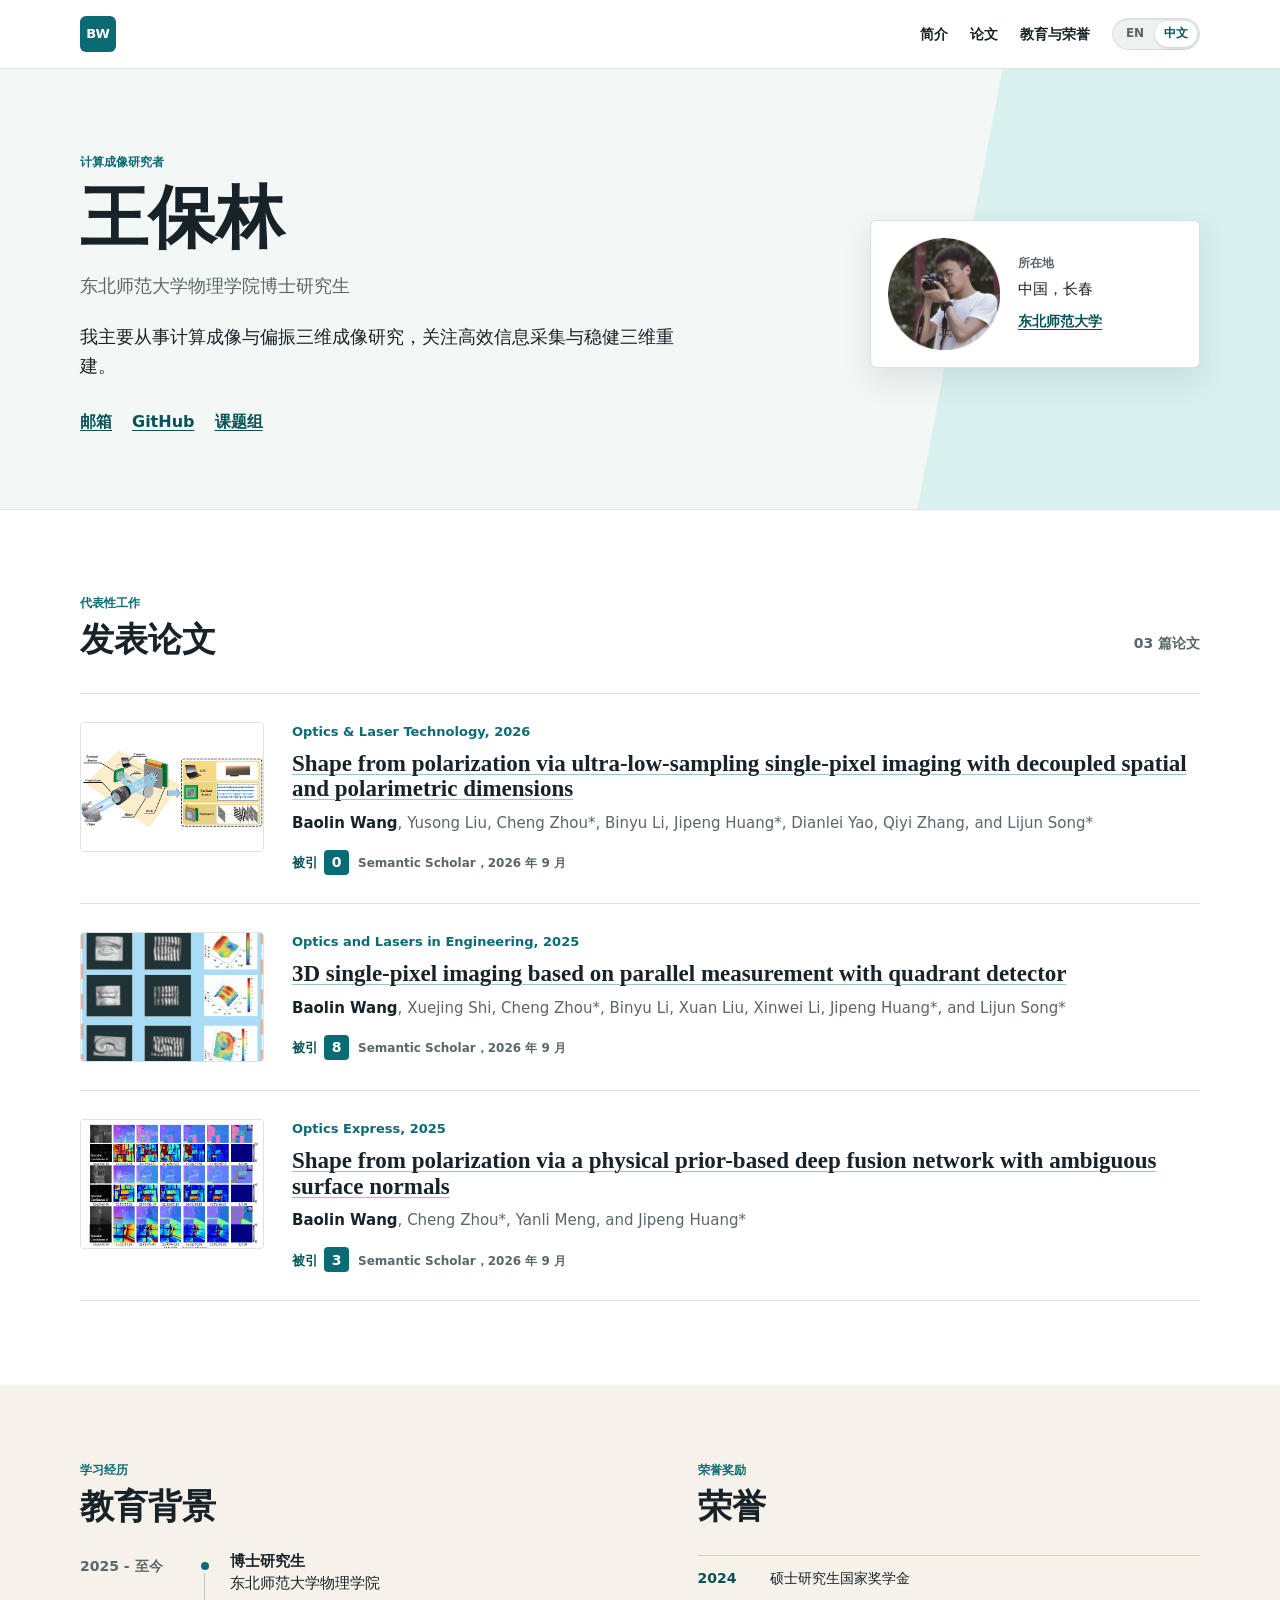
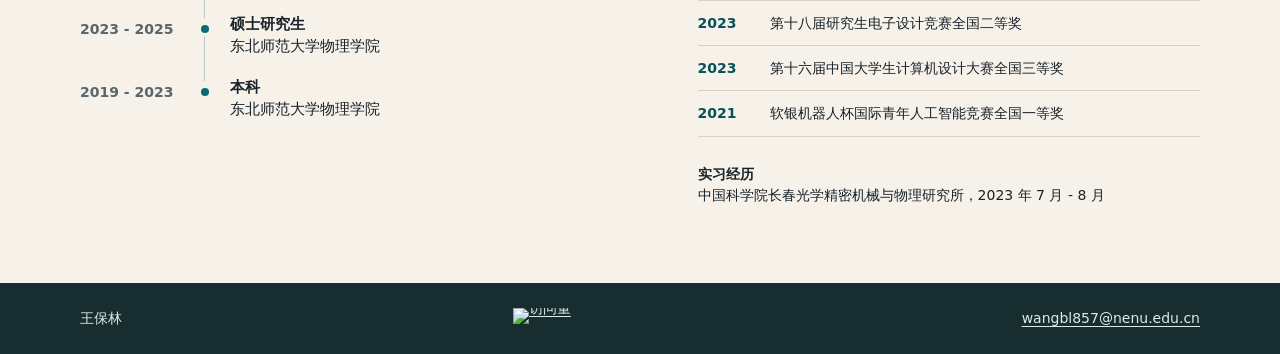
==== index-zh.html @ c139f4ea "Add Chinese homepage and language switch" ====
<!doctype html>
<html lang="zh-CN">
<head>
  <meta charset="utf-8">
  <meta name="viewport" content="width=device-width, initial-scale=1">
  <meta name="description" content="王保林，东北师范大学物理学院博士研究生，研究方向为计算成像与偏振三维成像。">
  <meta name="theme-color" content="#0b6b74">
  <title>王保林 | 计算成像</title>
  <link rel="stylesheet" href="gly.css">
</head>
<body>
  <header class="site-header">
    <div class="page-shell header-content">
      <a class="wordmark" href="#top" aria-label="王保林主页">BW</a>
      <div class="header-actions">
        <nav aria-label="主导航">
          <a href="#about">简介</a>
          <a href="#publications">论文</a>
          <a href="#background">教育与荣誉</a>
        </nav>
        <div class="language-switch" aria-label="语言切换">
          <a href="index.html" lang="en">EN</a>
          <a class="is-active" href="index-zh.html" lang="zh-Hans" aria-current="page">中文</a>
        </div>
      </div>
    </div>
  </header>

  <main id="top">
    <section class="hero" id="about">
      <div class="page-shell hero-grid">
        <div class="hero-copy">
          <p class="eyebrow">计算成像研究者</p>
          <h1>王保林</h1>
          <p class="role">东北师范大学物理学院博士研究生</p>
          <p class="intro">我主要从事计算成像与偏振三维成像研究，关注高效信息采集与稳健三维重建。</p>
          <div class="hero-links">
            <a href="mailto:wangbl857@nenu.edu.cn">邮箱</a>
            <a href="https://github.com/singobl/" rel="me">GitHub</a>
            <a href="https://lab.rjmart.cn/10507/ipoeip">课题组</a>
          </div>
        </div>
        <aside class="profile-card" aria-label="联系信息">
          <img src="images/wangbl-480.jpg" width="480" height="480" alt="王保林肖像" fetchpriority="high">
          <div>
            <p class="profile-label">所在地</p>
            <p>中国，长春</p>
            <a class="institution" href="https://en.nenu.edu.cn/">东北师范大学</a>
          </div>
        </aside>
      </div>
    </section>

    <section class="page-shell content-section publications-section" id="publications">
      <div class="section-heading">
        <div>
          <p class="eyebrow">代表性工作</p>
          <h2>发表论文</h2>
        </div>
        <span class="publication-count">03 篇论文</span>
      </div>

      <ol class="publication-list">
        <li class="publication-item">
          <img class="paper-image" src="images/spi_sfp.jpg" width="603" height="499" loading="lazy" alt="基于空间和偏振维度解耦的超低采样单像素偏振三维成像系统示意图">
          <article>
            <p class="venue">Optics &amp; Laser Technology, 2026</p>
            <h3><a href="https://doi.org/10.1016/j.optlastec.2026.116215">Shape from polarization via ultra-low-sampling single-pixel imaging with decoupled spatial and polarimetric dimensions</a></h3>
            <p class="authors"><strong>Baolin Wang</strong>, Yusong Liu, Cheng Zhou*, Binyu Li, Jipeng Huang*, Dianlei Yao, Qiyi Zhang, and Lijun Song*</p>
            <p class="citation-stat" title="引用次数来源于 Semantic Scholar，查询日期为 2026 年 9 月 7 日。"><span>被引</span> <strong>0</strong><small>Semantic Scholar，2026 年 9 月</small></p>
          </article>
        </li>
        <li class="publication-item">
          <img class="paper-image" src="images/3DMD.jpg" width="603" height="499" loading="lazy" alt="三维单像素成像研究示意图">
          <article>
            <p class="venue">Optics and Lasers in Engineering, 2025</p>
            <h3><a href="https://doi.org/10.1016/j.optlaseng.2024.108671">3D single-pixel imaging based on parallel measurement with quadrant detector</a></h3>
            <p class="authors"><strong>Baolin Wang</strong>, Xuejing Shi, Cheng Zhou*, Binyu Li, Xuan Liu, Xinwei Li, Jipeng Huang*, and Lijun Song*</p>
            <p class="citation-stat" title="引用次数来源于 Semantic Scholar，查询日期为 2026 年 9 月 7 日。"><span>被引</span> <strong>8</strong><small>Semantic Scholar，2026 年 9 月</small></p>
          </article>
        </li>
        <li class="publication-item">
          <img class="paper-image" src="images/SfP.jpg" width="603" height="499" loading="lazy" alt="偏振三维重建的表面法线结果">
          <article>
            <p class="venue">Optics Express, 2025</p>
            <h3><a href="https://doi.org/10.1364/OE.562136">Shape from polarization via a physical prior-based deep fusion network with ambiguous surface normals</a></h3>
            <p class="authors"><strong>Baolin Wang</strong>, Cheng Zhou*, Yanli Meng, and Jipeng Huang*</p>
            <p class="citation-stat" title="引用次数来源于 Semantic Scholar，查询日期为 2026 年 9 月 7 日。"><span>被引</span> <strong>3</strong><small>Semantic Scholar，2026 年 9 月</small></p>
          </article>
        </li>
      </ol>
    </section>

    <section class="background-section" id="background">
      <div class="page-shell background-grid">
        <div>
          <p class="eyebrow">学习经历</p>
          <h2>教育背景</h2>
          <ol class="timeline">
            <li><time>2025 - 至今</time><p><strong>博士研究生</strong><br>东北师范大学物理学院</p></li>
            <li><time>2023 - 2025</time><p><strong>硕士研究生</strong><br>东北师范大学物理学院</p></li>
            <li><time>2019 - 2023</time><p><strong>本科</strong><br>东北师范大学物理学院</p></li>
          </ol>
        </div>
        <div class="recognition">
          <p class="eyebrow">荣誉奖励</p>
          <h2>荣誉</h2>
          <ul>
            <li><span>2024</span>硕士研究生国家奖学金</li>
            <li><span>2023</span>第十八届研究生电子设计竞赛全国二等奖</li>
            <li><span>2023</span>第十六届中国大学生计算机设计大赛全国三等奖</li>
            <li><span>2021</span>软银机器人杯国际青年人工智能竞赛全国一等奖</li>
          </ul>
          <p class="internship"><strong>实习经历</strong><br>中国科学院长春光学精密机械与物理研究所，2023 年 7 月 - 8 月</p>
        </div>
      </div>
    </section>
  </main>

  <footer class="site-footer">
    <div class="page-shell footer-content">
      <span>王保林</span>
      <a class="visit-counter" href="https://visitor-badge.laobi.icu/badge?page_id=singobl.singobl.github.io" aria-label="访问量">
        <img src="https://visitor-badge.laobi.icu/badge?page_id=singobl.singobl.github.io&amp;left_text=%E8%AE%BF%E9%97%AE%E9%87%8F&amp;left_color=%23172d30&amp;right_color=%230b6b74" alt="访问量" width="118" height="20" referrerpolicy="no-referrer">
      </a>
      <a href="mailto:wangbl857@nenu.edu.cn">wangbl857@nenu.edu.cn</a>
    </div>
  </footer>
</body>
</html>
---- gly.css ----
:root {
  --ink: #172229;
  --muted: #59666b;
  --teal: #0b6b74;
  --teal-dark: #075258;
  --aqua: #d9f1ee;
  --line: #dce3e2;
  --paper: #ffffff;
  --mist: #f3f7f6;
  --warm: #f6f1e9;
}

* { box-sizing: border-box; }
html { scroll-behavior: smooth; }
body { margin: 0; color: var(--ink); background: var(--paper); font-family: Inter, ui-sans-serif, system-ui, -apple-system, BlinkMacSystemFont, "Segoe UI", sans-serif; font-size: 16px; line-height: 1.6; }
a { color: var(--teal-dark); text-decoration-thickness: 1px; text-underline-offset: 3px; }
a:hover { color: #ba4e19; }
.page-shell { width: min(1120px, calc(100% - 48px)); margin: 0 auto; }

.site-header { background: rgba(255, 255, 255, .95); border-bottom: 1px solid var(--line); position: sticky; top: 0; z-index: 10; backdrop-filter: blur(10px); }
.header-content { min-height: 68px; display: flex; align-items: center; justify-content: space-between; gap: 24px; }
.wordmark { display: grid; place-items: center; width: 36px; height: 36px; color: #fff; background: var(--teal); border-radius: 6px; font-size: 13px; font-weight: 800; letter-spacing: 0; text-decoration: none; }
.header-actions { display: flex; align-items: center; gap: 22px; }
.site-header nav { display: flex; gap: 22px; }
.site-header nav a { color: var(--ink); font-size: 14px; font-weight: 650; text-decoration: none; }
.site-header nav a:hover { color: var(--teal); }
.language-switch { display: flex; align-items: center; padding: 2px; background: #eef1f0; border: 1px solid #d7dddd; border-radius: 999px; box-shadow: inset 0 1px 1px rgba(23, 34, 41, .06); }
.language-switch a { display: grid; place-items: center; min-width: 40px; height: 26px; padding: 0 9px; color: var(--muted); border-radius: 999px; font-size: 12px; font-weight: 800; text-decoration: none; }
.language-switch a:hover { color: var(--teal-dark); }
.language-switch .is-active { color: var(--teal-dark); background: #fff; box-shadow: 0 1px 3px rgba(23, 34, 41, .18); }

.hero { padding: 84px 0 74px; background: var(--mist); border-bottom: 1px solid var(--line); overflow: hidden; position: relative; }
.hero::before { content: ""; position: absolute; top: 0; right: -6%; bottom: 0; width: 31%; background: var(--aqua); transform: skewX(-11deg); }
.hero-grid { display: grid; grid-template-columns: minmax(0, 1fr) 330px; align-items: center; gap: clamp(48px, 9vw, 120px); position: relative; }
.eyebrow { margin: 0 0 8px; color: var(--teal); font-size: 12px; font-weight: 800; letter-spacing: 0; text-transform: uppercase; }
h1, h2, h3, p { margin-top: 0; }
h1, h2, h3 { font-family: Georgia, "Times New Roman", serif; letter-spacing: 0; line-height: 1.12; }
h1 { margin-bottom: 16px; font-size: clamp(44px, 6vw, 68px); font-weight: 700; }
h2 { margin-bottom: 0; font-size: 34px; }
.role { margin-bottom: 24px; color: var(--muted); font-size: 18px; line-height: 1.5; }
.intro { max-width: 620px; margin-bottom: 28px; font-size: 18px; }
.hero-links { display: flex; flex-wrap: wrap; gap: 10px 20px; }
.hero-links a { font-weight: 750; }
.profile-card { display: grid; grid-template-columns: 112px 1fr; align-items: center; gap: 18px; padding: 17px; background: #fff; border: 1px solid rgba(11, 107, 116, .18); border-radius: 6px; box-shadow: 0 12px 30px rgba(34, 63, 62, .10); }
.profile-card img { width: 112px; height: 112px; object-fit: cover; border-radius: 4px; }
.profile-card p { margin-bottom: 3px; font-size: 15px; }
.profile-label { color: var(--muted); font-size: 12px !important; font-weight: 800; letter-spacing: 0; text-transform: uppercase; }
.institution { display: inline-block; margin-top: 8px; font-size: 14px; font-weight: 750; line-height: 1.35; }

.content-section { padding: 84px 0; }
.section-heading { display: flex; align-items: end; justify-content: space-between; gap: 24px; margin-bottom: 34px; }
.publication-count { padding-bottom: 4px; color: var(--muted); font-size: 14px; font-weight: 700; }
.publication-list { margin: 0; padding: 0; list-style: none; border-top: 1px solid var(--line); }
.publication-item { display: grid; grid-template-columns: 184px minmax(0, 1fr); gap: 28px; padding: 28px 0; border-bottom: 1px solid var(--line); }
.paper-image, .paper-preview { width: 184px; height: 130px; border: 1px solid var(--line); border-radius: 4px; }
.paper-image { display: block; object-fit: cover; }
.paper-preview { display: grid; align-content: center; justify-items: center; color: #fff; background: var(--teal); overflow: hidden; position: relative; }
.paper-preview::before, .paper-preview::after { content: ""; position: absolute; width: 115px; height: 115px; border: 1px solid rgba(255, 255, 255, .32); border-radius: 50%; }
.paper-preview::before { transform: translate(-66px, 34px); }
.paper-preview::after { transform: translate(75px, -46px); }
.paper-preview span, .paper-preview strong, .paper-preview i { z-index: 1; line-height: 1; }
.paper-preview span { margin-bottom: 8px; font-size: 11px; font-weight: 800; letter-spacing: 0; }
.paper-preview strong { font-family: Georgia, serif; font-size: 35px; }
.paper-preview i { margin-top: 8px; font-size: 12px; font-style: normal; font-weight: 800; }
.venue { margin-bottom: 8px; color: var(--teal); font-size: 13px; font-weight: 800; }
.publication-item h3 { margin-bottom: 10px; font-size: 23px; font-weight: 700; }
.publication-item h3 a { color: var(--ink); text-decoration-color: #98c7c2; }
.publication-item h3 a:hover { color: var(--teal); }
.authors { margin-bottom: 14px; color: var(--muted); font-size: 15px; line-height: 1.55; }
.authors strong { color: var(--ink); }
.citation-stat { display: inline-flex; align-items: baseline; gap: 6px; margin: 0; color: var(--teal-dark); font-size: 13px; font-weight: 800; }
.citation-stat strong { display: inline-grid; place-items: center; min-width: 25px; height: 25px; padding: 0 7px; color: #fff; background: var(--teal); border-radius: 4px; font-size: 14px; }
.citation-stat small { margin-left: 3px; color: var(--muted); font-size: 12px; font-weight: 600; }

.background-section { padding: 76px 0; background: var(--warm); }
.background-grid { display: grid; grid-template-columns: 1fr 1fr; gap: clamp(48px, 9vw, 144px); }
.timeline, .recognition ul { margin: 28px 0 0; padding: 0; list-style: none; }
.timeline li { display: grid; grid-template-columns: 132px 1fr; gap: 18px; padding: 0 0 23px; position: relative; }
.timeline li::before { content: ""; position: absolute; top: 7px; left: 121px; width: 8px; height: 8px; background: var(--teal); border-radius: 50%; }
.timeline li:not(:last-child)::after { content: ""; position: absolute; top: 18px; bottom: 0; left: 124px; width: 1px; background: #b9c8c5; }
.timeline time { color: var(--muted); font-size: 14px; font-weight: 750; }
.timeline p { margin: -5px 0 0; font-size: 15px; line-height: 1.5; }
.recognition ul { border-top: 1px solid #d8d0c2; }
.recognition li { display: grid; grid-template-columns: 60px 1fr; gap: 12px; padding: 12px 0; border-bottom: 1px solid #d8d0c2; font-size: 14px; line-height: 1.45; }
.recognition li span { color: var(--teal-dark); font-weight: 800; }
.internship { margin: 27px 0 0; font-size: 14px; line-height: 1.55; }

.site-footer { padding: 24px 0; color: #d9ece8; background: #172d30; font-size: 14px; }
.site-footer div { display: flex; align-items: center; justify-content: space-between; gap: 24px; }
.site-footer a { color: #d9ece8; }
.visit-counter { display: inline-flex; align-items: center; height: 20px; line-height: 0; }
.visit-counter img { display: block; width: 118px; height: 20px; border: 0; }

/* Legacy course pages that share this stylesheet. */
.text, .textbold, .textsmall, .textvsmall, .textsectionheader1, .textsectionheader2, .textsectionheader3, .textsectionheader3grey { font-family: Georgia, "Times New Roman", serif; color: var(--ink); }
.text { font-size: 10pt; }
.textbold, .textsectionheader1, .textsectionheader3, .textsectionheader3grey { font-weight: bold; }
.textsmall { font-size: 9pt; }
.textvsmall { font-size: 6pt; }
.textsectionheader2 { font-size: 1.1em; font-weight: bold; }
.textsectionheader3 { font-size: 12pt; }
.textsectionheader3grey { color: #666; font-size: 14pt; }

@media (max-width: 760px) {
  .page-shell { width: min(100% - 32px, 1120px); }
  .header-actions { gap: 14px; }
  .site-header nav { gap: 14px; }
  .hero { padding: 55px 0 48px; background: var(--mist); }
  .hero::before { display: none; }
  .hero-grid, .background-grid { grid-template-columns: 1fr; gap: 38px; }
  .profile-card { max-width: 400px; }
  .content-section, .background-section { padding: 55px 0; }
  .publication-item { grid-template-columns: 1fr; gap: 18px; }
  .paper-image, .paper-preview { width: 100%; height: auto; aspect-ratio: 1.42; }
  .section-heading { align-items: start; }
  .publication-item h3 { font-size: 22px; }
  .timeline li { grid-template-columns: 1fr; gap: 5px; padding-left: 22px; }
  .timeline li::before { left: 0; }
  .timeline li:not(:last-child)::after { left: 3px; }
  .timeline p { margin: 0; }
}

@media (max-width: 430px) {
  .header-content { gap: 12px; }
  .header-actions { gap: 10px; }
  .site-header nav { gap: 12px; }
  .site-header nav a { font-size: 13px; }
  .language-switch a { min-width: 34px; padding: 0 7px; }
  .profile-card { grid-template-columns: 86px 1fr; }
  .profile-card img { width: 86px; height: 86px; }
  .section-heading { display: block; }
  .publication-count { display: inline-block; margin-top: 8px; }
  .site-footer div { display: block; }
  .site-footer a { display: inline-block; margin-top: 6px; }
  .visit-counter { display: flex !important; margin-top: 10px !important; }
}
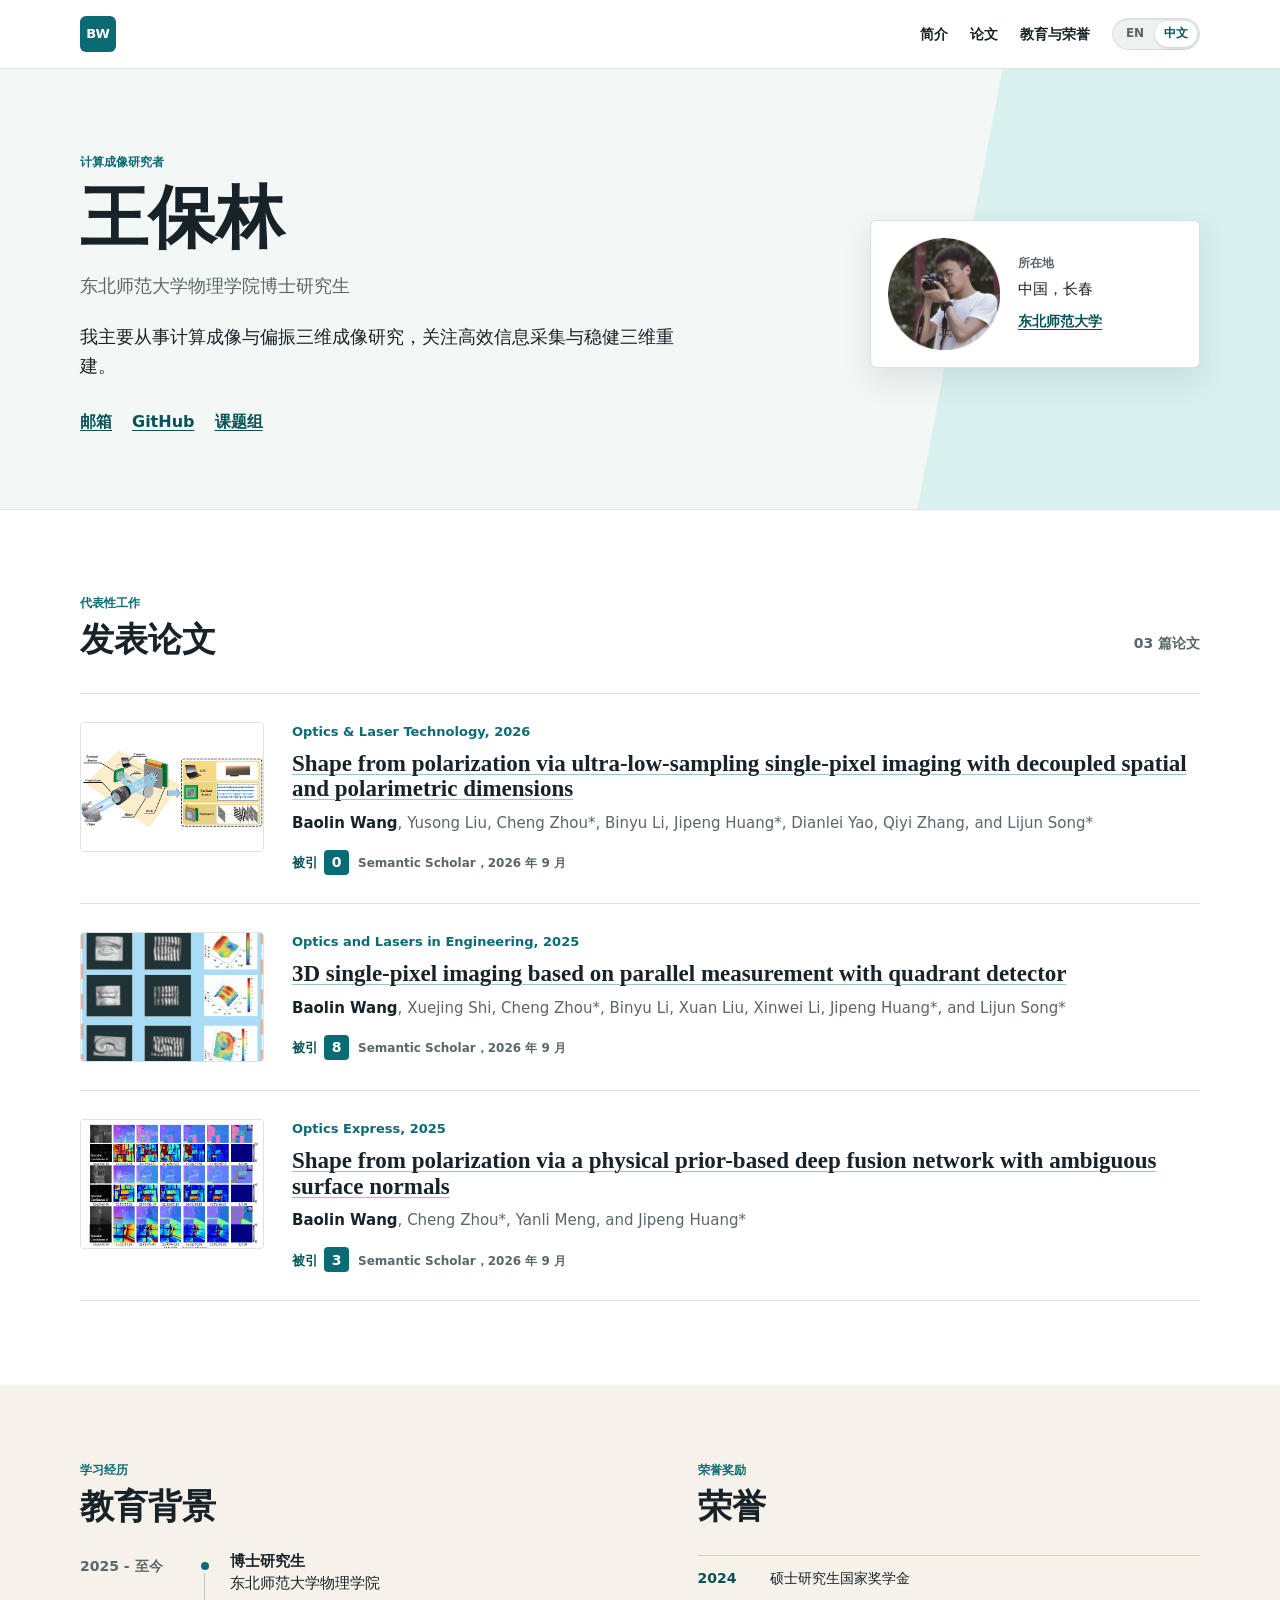
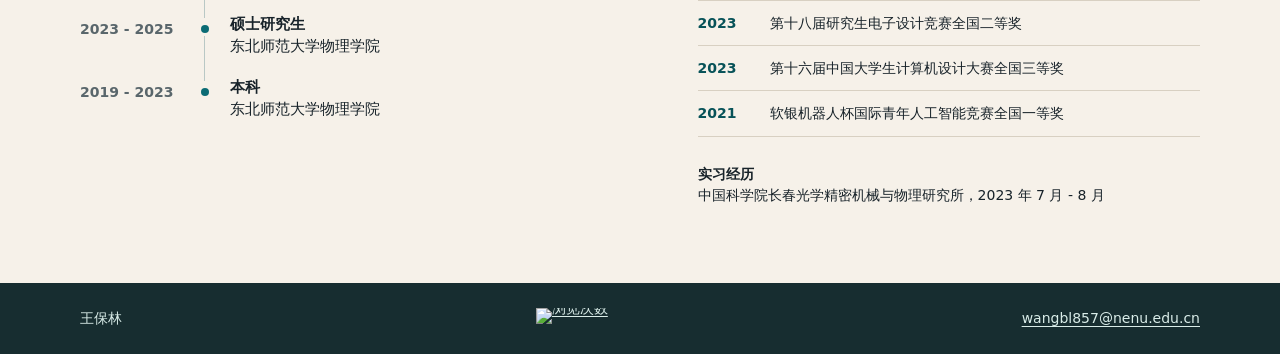
==== commit 363eba44: "Refine visitor counter label" ====
--- a/index-zh.html
+++ b/index-zh.html
@@ -120,8 +120,8 @@
   <footer class="site-footer">
     <div class="page-shell footer-content">
       <span>王保林</span>
-      <a class="visit-counter" href="https://visitor-badge.laobi.icu/badge?page_id=singobl.singobl.github.io" aria-label="访问量">
-        <img src="https://visitor-badge.laobi.icu/badge?page_id=singobl.singobl.github.io&amp;left_text=%E8%AE%BF%E9%97%AE%E9%87%8F&amp;left_color=%23172d30&amp;right_color=%230b6b74" alt="访问量" width="118" height="20" referrerpolicy="no-referrer">
+      <a class="visit-counter" href="https://visitor-badge.laobi.icu/badge?page_id=singobl.singobl.github.io" aria-label="浏览次数">
+        <img src="https://visitor-badge.laobi.icu/badge?page_id=singobl.singobl.github.io&amp;left_text=%E6%B5%8F%E8%A7%88&amp;left_color=%23172d30&amp;right_color=%230b6b74" alt="浏览次数" height="20" referrerpolicy="no-referrer">
       </a>
       <a href="mailto:wangbl857@nenu.edu.cn">wangbl857@nenu.edu.cn</a>
     </div>
--- a/gly.css
+++ b/gly.css
@@ -89,7 +89,7 @@
 .site-footer div { display: flex; align-items: center; justify-content: space-between; gap: 24px; }
 .site-footer a { color: #d9ece8; }
 .visit-counter { display: inline-flex; align-items: center; height: 20px; line-height: 0; }
-.visit-counter img { display: block; width: 118px; height: 20px; border: 0; }
+.visit-counter img { display: block; width: auto; height: 20px; border: 0; }
 
 /* Legacy course pages that share this stylesheet. */
 .text, .textbold, .textsmall, .textvsmall, .textsectionheader1, .textsectionheader2, .textsectionheader3, .textsectionheader3grey { font-family: Georgia, "Times New Roman", serif; color: var(--ink); }
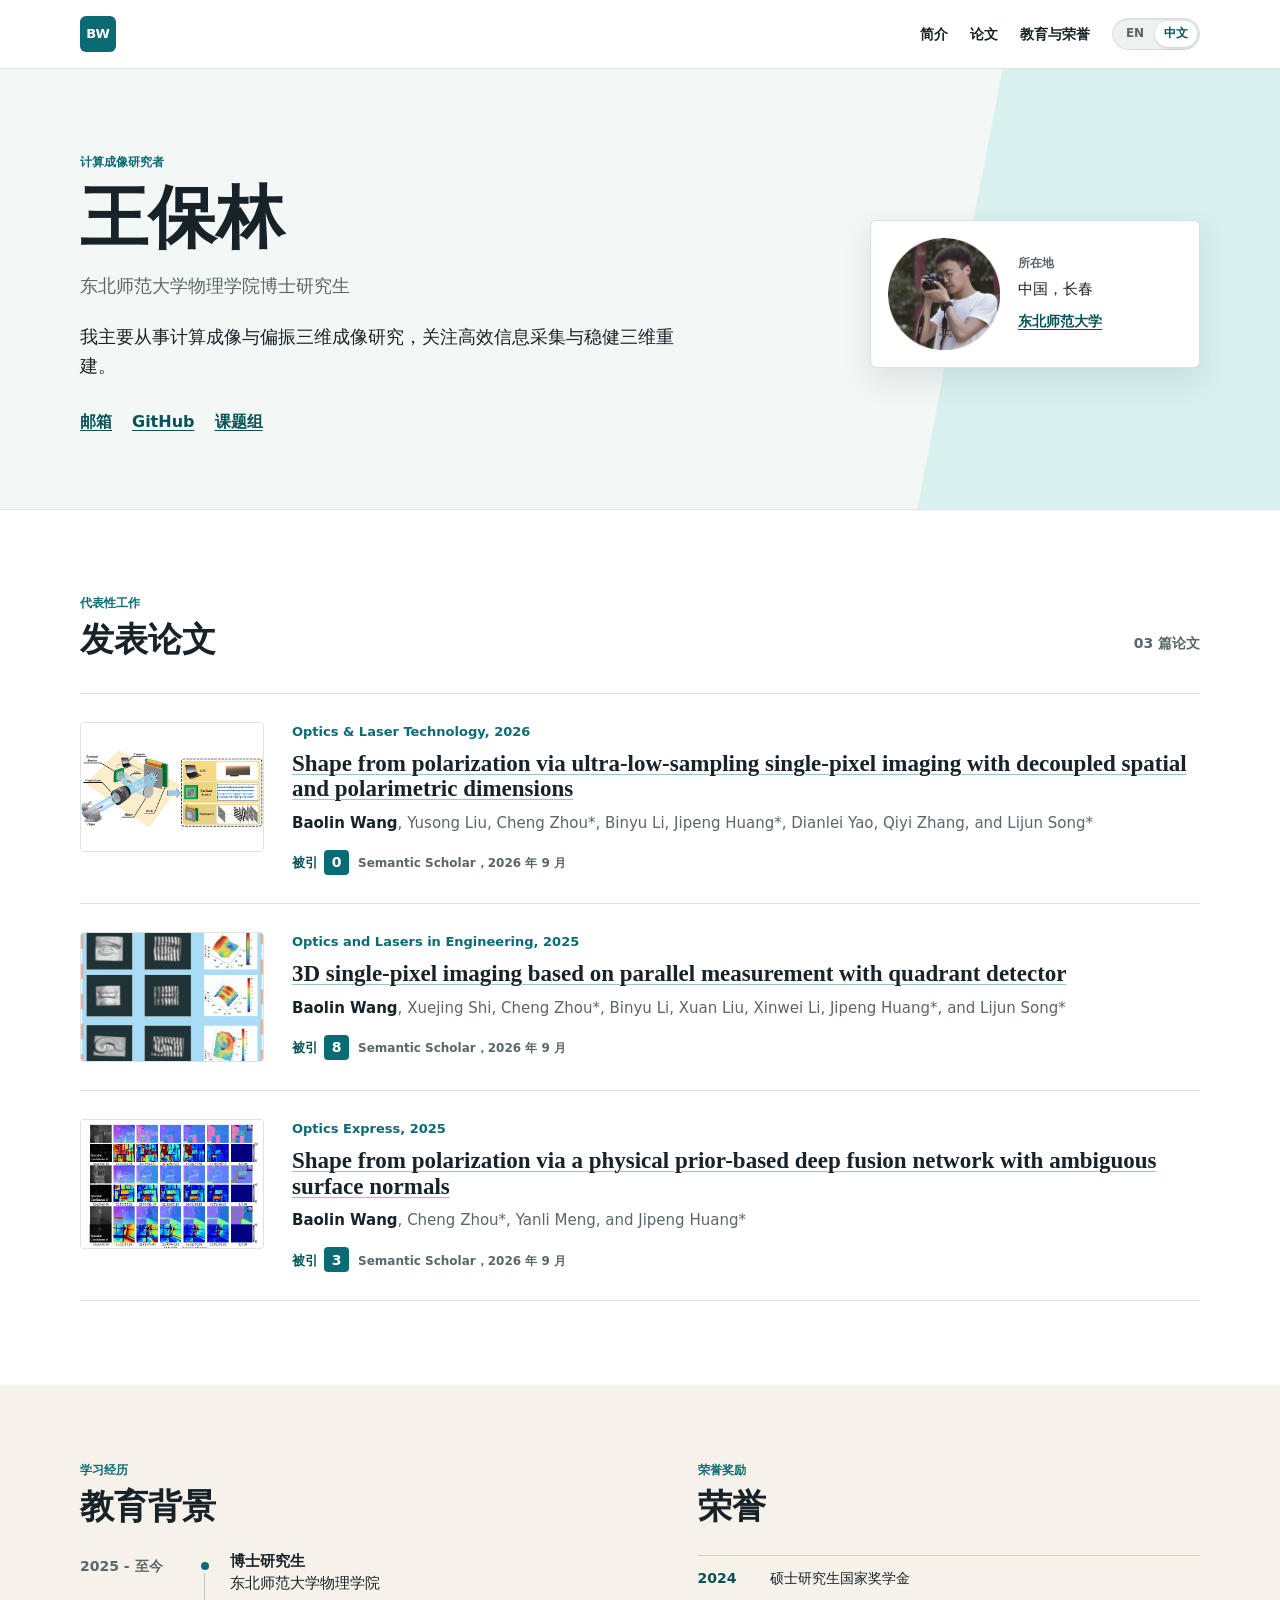
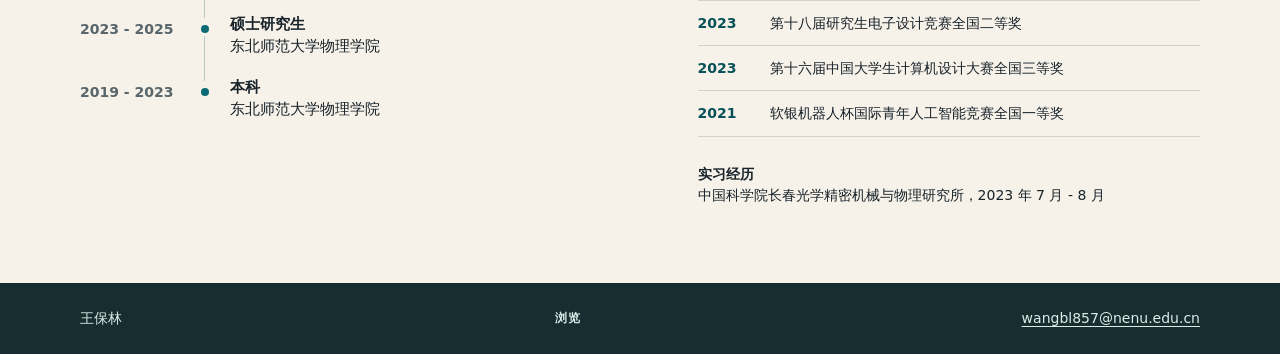
==== commit 2d57dd74: "Use native text for visitor label" ====
--- a/index-zh.html
+++ b/index-zh.html
@@ -121,7 +121,8 @@
     <div class="page-shell footer-content">
       <span>王保林</span>
       <a class="visit-counter" href="https://visitor-badge.laobi.icu/badge?page_id=singobl.singobl.github.io" aria-label="浏览次数">
-        <img src="https://visitor-badge.laobi.icu/badge?page_id=singobl.singobl.github.io&amp;left_text=%E6%B5%8F%E8%A7%88&amp;left_color=%23172d30&amp;right_color=%230b6b74" alt="浏览次数" height="20" referrerpolicy="no-referrer">
+        <span class="visit-label">浏览</span>
+        <img src="https://visitor-badge.laobi.icu/badge?page_id=singobl.singobl.github.io&amp;left_text=%E2%80%8B&amp;left_color=%23172d30&amp;right_color=%230b6b74" alt="" height="20" referrerpolicy="no-referrer">
       </a>
       <a href="mailto:wangbl857@nenu.edu.cn">wangbl857@nenu.edu.cn</a>
     </div>
--- a/gly.css
+++ b/gly.css
@@ -88,7 +88,9 @@
 .site-footer { padding: 24px 0; color: #d9ece8; background: #172d30; font-size: 14px; }
 .site-footer div { display: flex; align-items: center; justify-content: space-between; gap: 24px; }
 .site-footer a { color: #d9ece8; }
-.visit-counter { display: inline-flex; align-items: center; height: 20px; line-height: 0; }
+.visit-counter { display: inline-flex; align-items: center; gap: 7px; height: 20px; color: #d9ece8; line-height: 1; text-decoration: none; }
+.visit-counter:hover { color: #fff; }
+.visit-label { font-size: 12px; font-weight: 800; letter-spacing: .08em; }
 .visit-counter img { display: block; width: auto; height: 20px; border: 0; }
 
 /* Legacy course pages that share this stylesheet. */
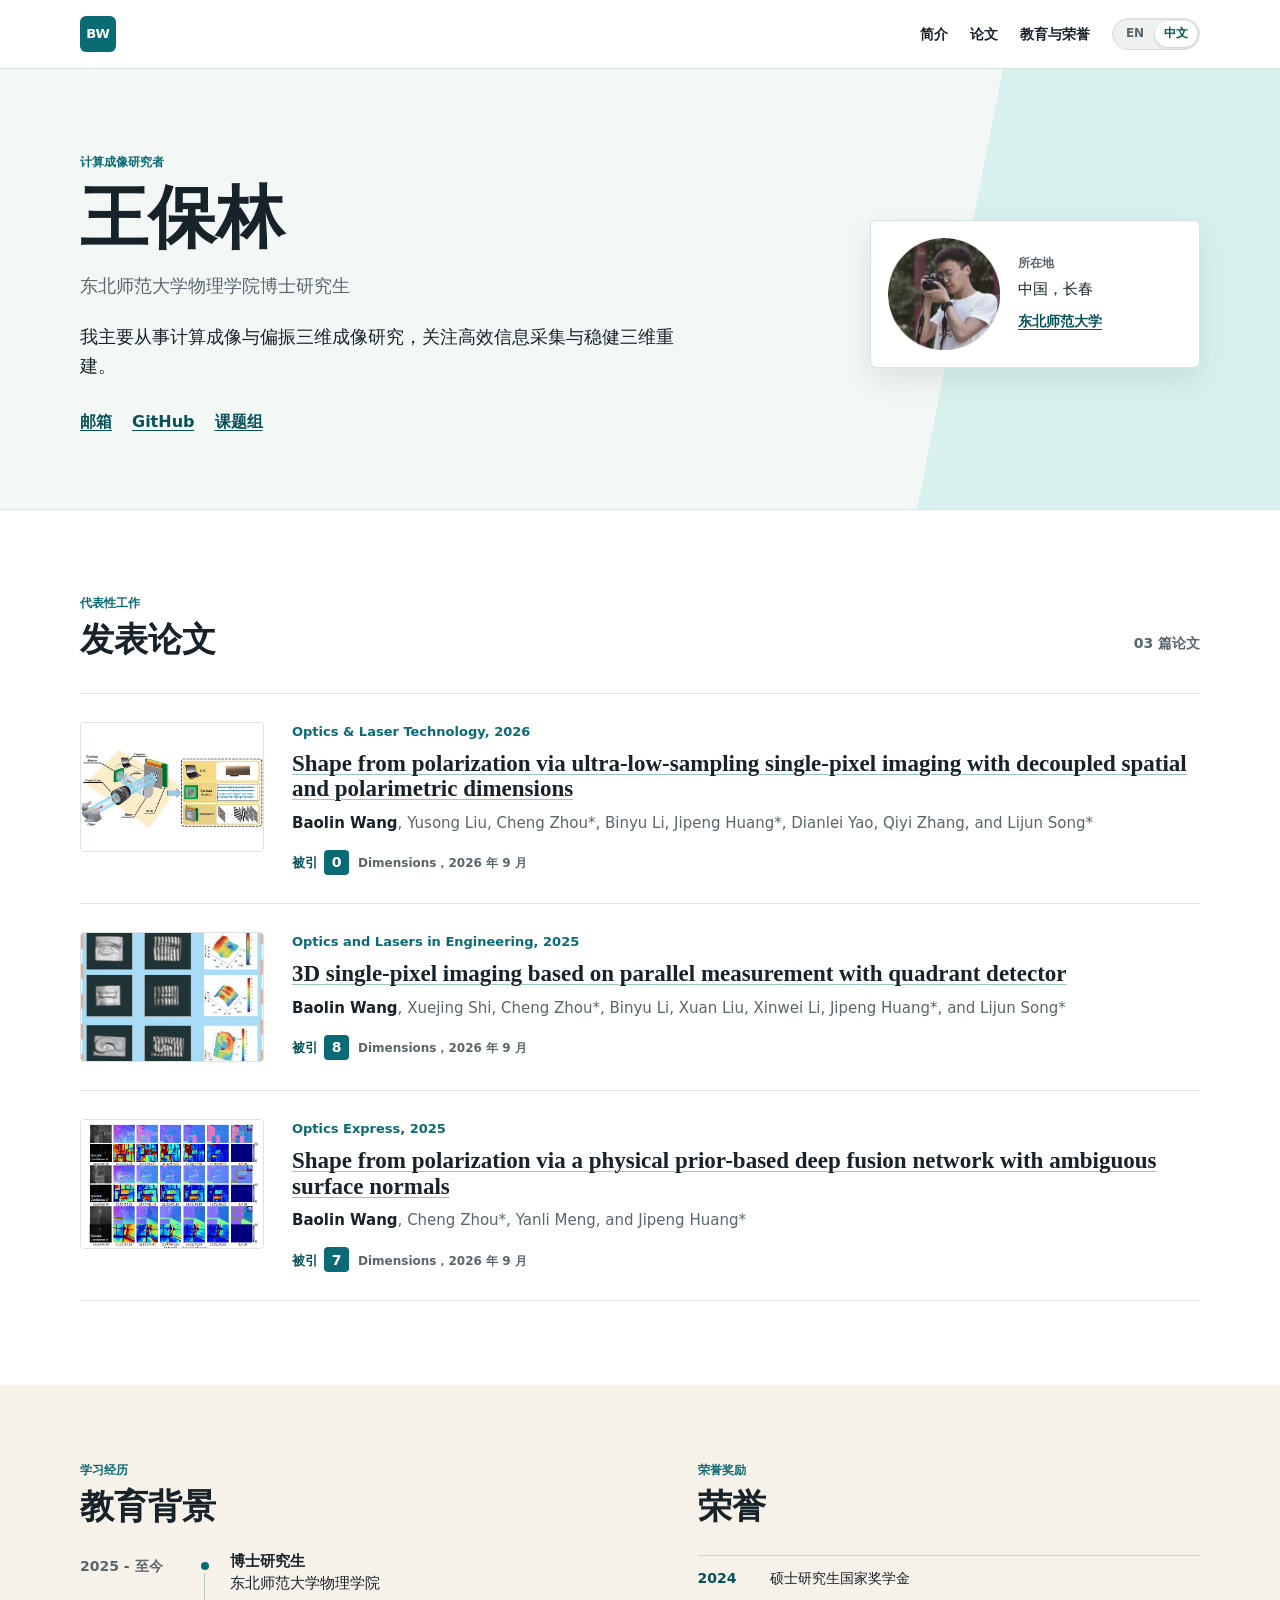
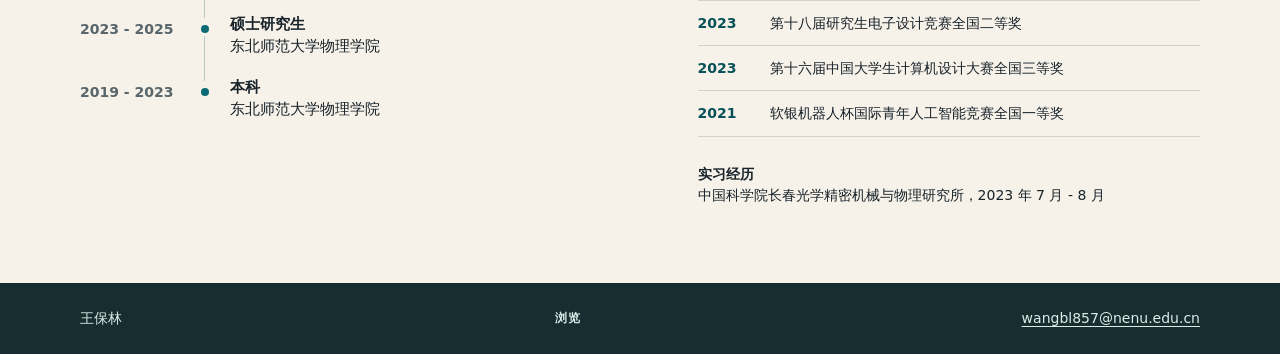
==== commit c8627026: "Update citation counts from Dimensions" ====
--- a/index-zh.html
+++ b/index-zh.html
@@ -67,7 +67,7 @@
             <p class="venue">Optics &amp; Laser Technology, 2026</p>
             <h3><a href="https://doi.org/10.1016/j.optlastec.2026.116215">Shape from polarization via ultra-low-sampling single-pixel imaging with decoupled spatial and polarimetric dimensions</a></h3>
             <p class="authors"><strong>Baolin Wang</strong>, Yusong Liu, Cheng Zhou*, Binyu Li, Jipeng Huang*, Dianlei Yao, Qiyi Zhang, and Lijun Song*</p>
-            <p class="citation-stat" title="引用次数来源于 Semantic Scholar，查询日期为 2026 年 9 月 7 日。"><span>被引</span> <strong>0</strong><small>Semantic Scholar，2026 年 9 月</small></p>
+            <p class="citation-stat" title="引用次数来源于 Dimensions，查询日期为 2026 年 9 月 7 日。"><span>被引</span> <strong>0</strong><small>Dimensions，2026 年 9 月</small></p>
           </article>
         </li>
         <li class="publication-item">
@@ -76,7 +76,7 @@
             <p class="venue">Optics and Lasers in Engineering, 2025</p>
             <h3><a href="https://doi.org/10.1016/j.optlaseng.2024.108671">3D single-pixel imaging based on parallel measurement with quadrant detector</a></h3>
             <p class="authors"><strong>Baolin Wang</strong>, Xuejing Shi, Cheng Zhou*, Binyu Li, Xuan Liu, Xinwei Li, Jipeng Huang*, and Lijun Song*</p>
-            <p class="citation-stat" title="引用次数来源于 Semantic Scholar，查询日期为 2026 年 9 月 7 日。"><span>被引</span> <strong>8</strong><small>Semantic Scholar，2026 年 9 月</small></p>
+            <p class="citation-stat" title="引用次数来源于 Dimensions，查询日期为 2026 年 9 月 7 日。"><span>被引</span> <strong>8</strong><small>Dimensions，2026 年 9 月</small></p>
           </article>
         </li>
         <li class="publication-item">
@@ -85,7 +85,7 @@
             <p class="venue">Optics Express, 2025</p>
             <h3><a href="https://doi.org/10.1364/OE.562136">Shape from polarization via a physical prior-based deep fusion network with ambiguous surface normals</a></h3>
             <p class="authors"><strong>Baolin Wang</strong>, Cheng Zhou*, Yanli Meng, and Jipeng Huang*</p>
-            <p class="citation-stat" title="引用次数来源于 Semantic Scholar，查询日期为 2026 年 9 月 7 日。"><span>被引</span> <strong>3</strong><small>Semantic Scholar，2026 年 9 月</small></p>
+            <p class="citation-stat" title="引用次数来源于 Dimensions，查询日期为 2026 年 9 月 7 日。"><span>被引</span> <strong>7</strong><small>Dimensions，2026 年 9 月</small></p>
           </article>
         </li>
       </ol>
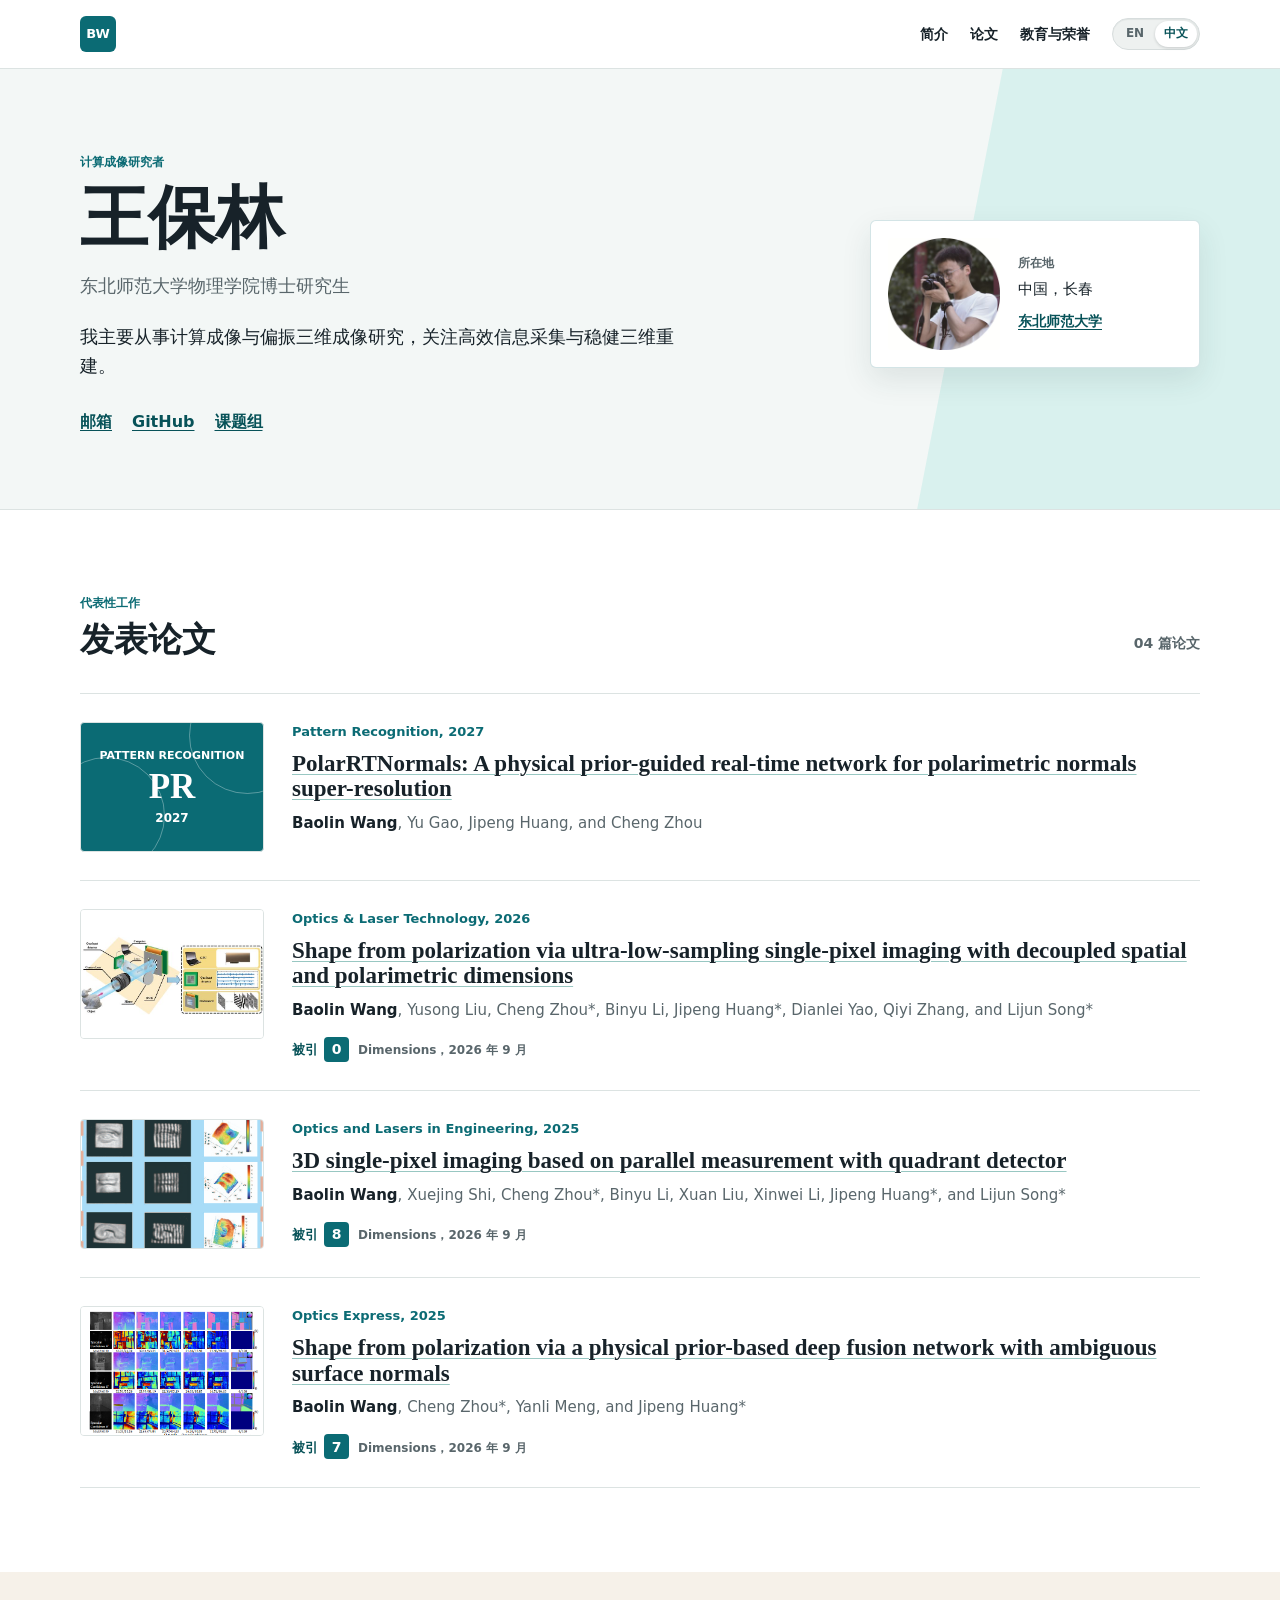
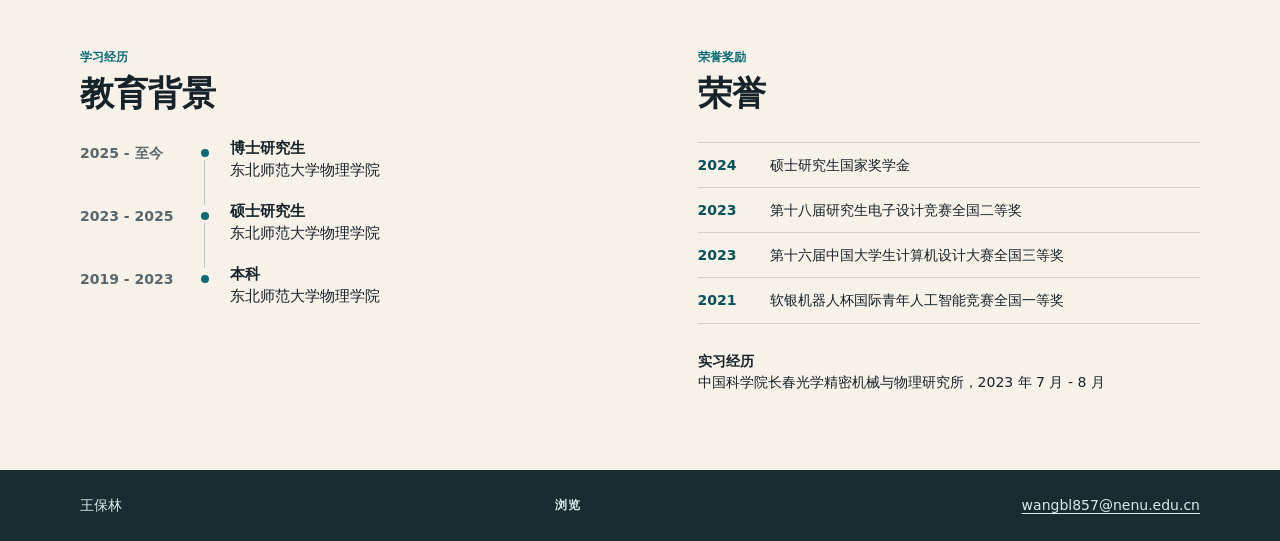
==== commit 86f91ed8: "Add PolarRTNormals publication to both homepages" ====
--- a/index-zh.html
+++ b/index-zh.html
@@ -57,10 +57,18 @@
           <p class="eyebrow">代表性工作</p>
           <h2>发表论文</h2>
         </div>
-        <span class="publication-count">03 篇论文</span>
+        <span class="publication-count">04 篇论文</span>
       </div>
 
       <ol class="publication-list">
+        <li class="publication-item">
+          <div class="paper-preview" aria-hidden="true"><span>PATTERN RECOGNITION</span><strong>PR</strong><i>2027</i></div>
+          <article>
+            <p class="venue">Pattern Recognition, 2027</p>
+            <h3><a href="https://doi.org/10.1016/j.patcog.2026.114993">PolarRTNormals: A physical prior-guided real-time network for polarimetric normals super-resolution</a></h3>
+            <p class="authors"><strong>Baolin Wang</strong>, Yu Gao, Jipeng Huang, and Cheng Zhou</p>
+          </article>
+        </li>
         <li class="publication-item">
           <img class="paper-image" src="images/spi_sfp.jpg" width="603" height="499" loading="lazy" alt="基于空间和偏振维度解耦的超低采样单像素偏振三维成像系统示意图">
           <article>
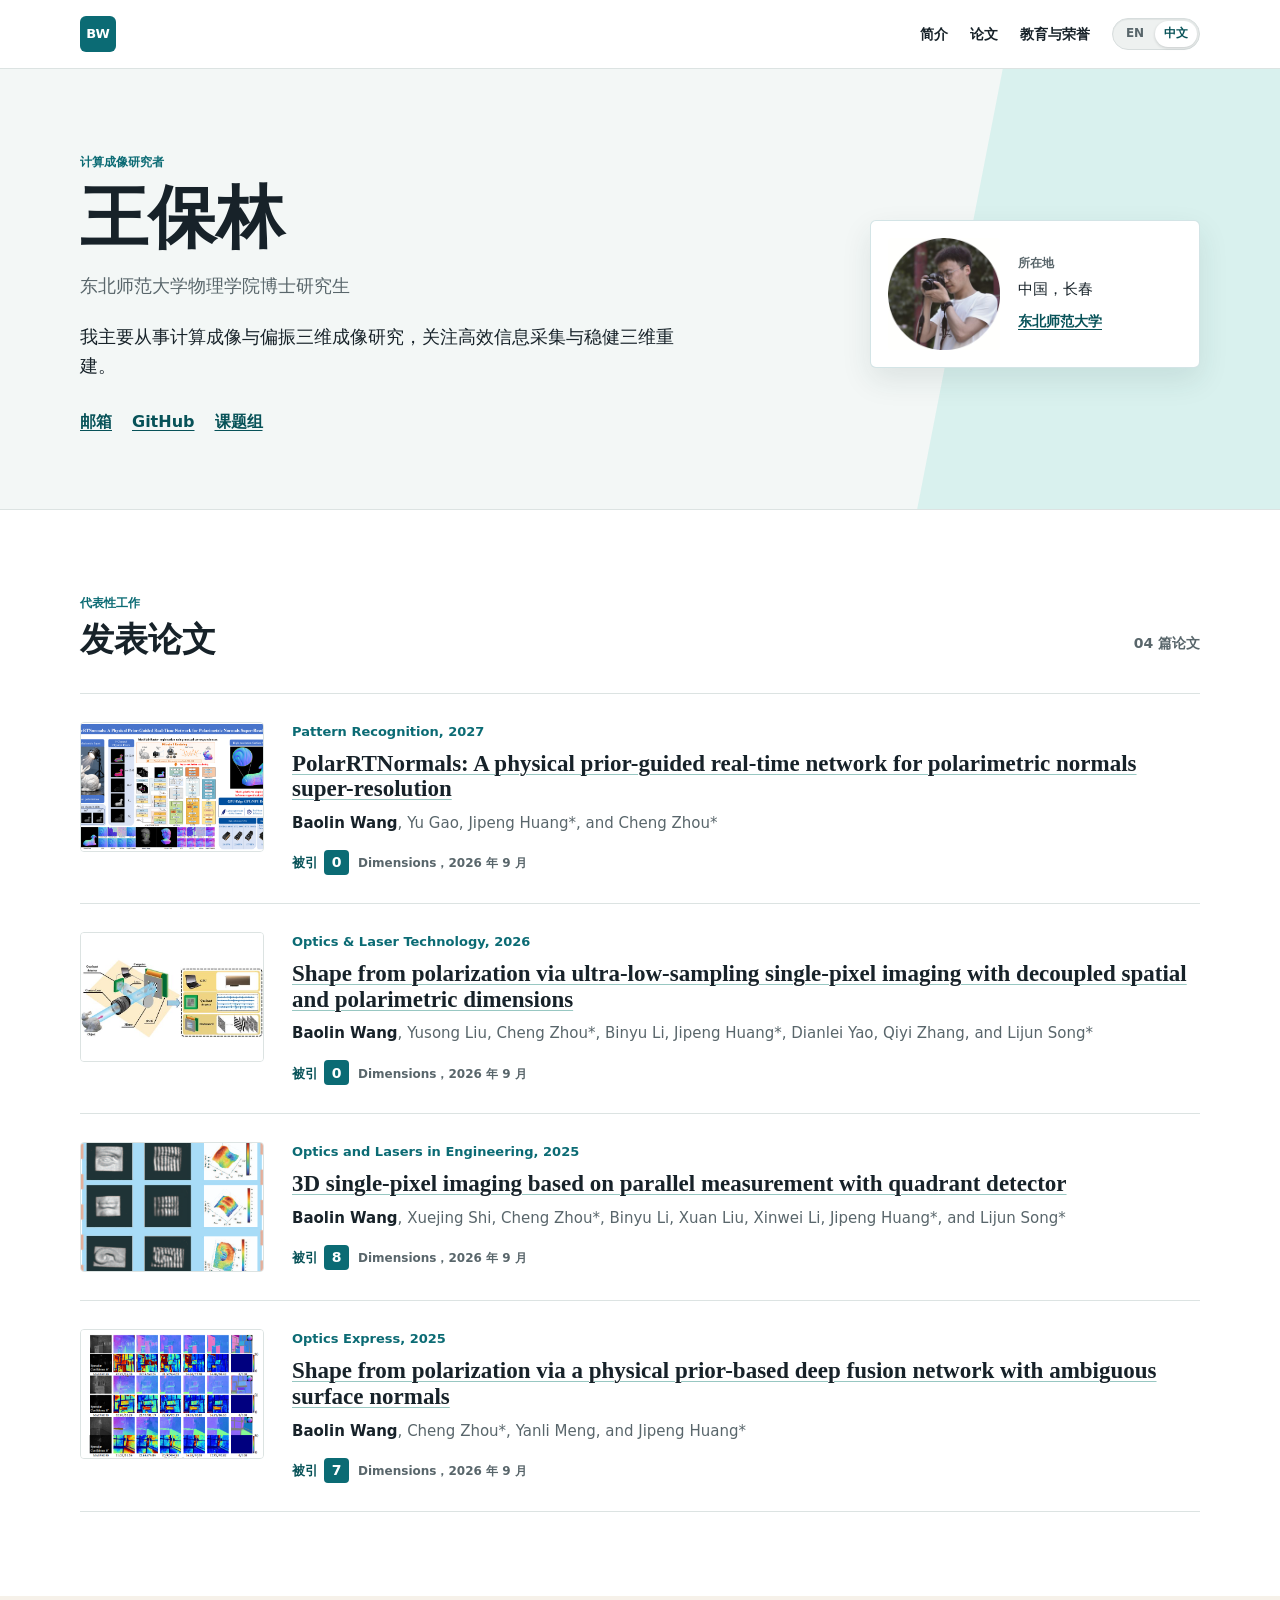
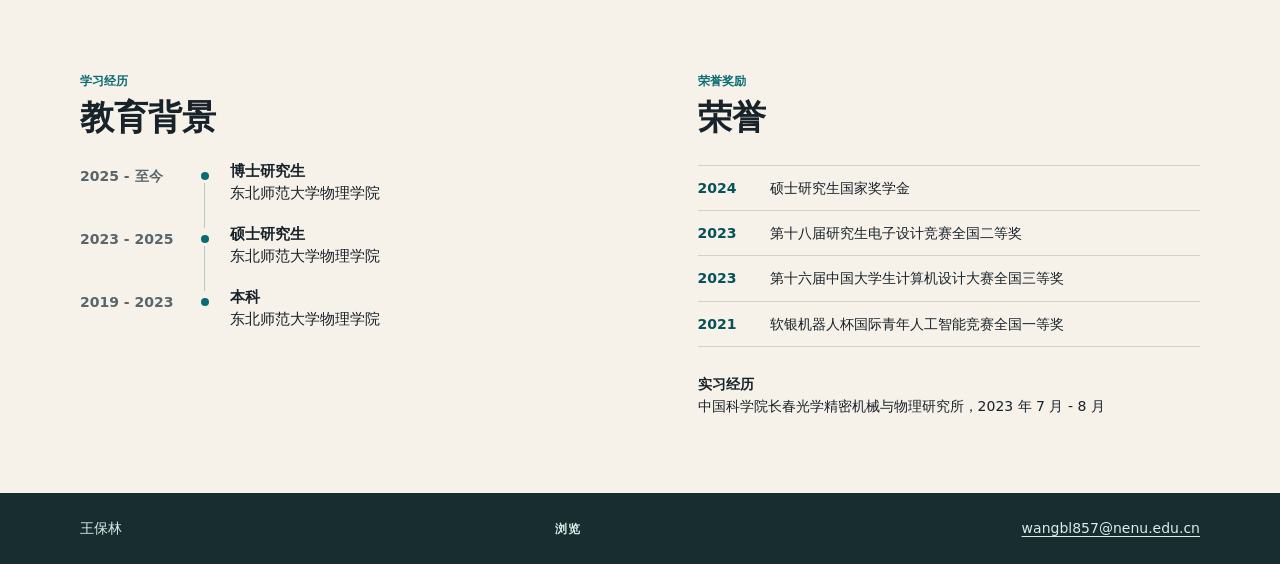
==== commit e26413f2: "更新个人主页和论文" ====
--- a/index-zh.html
+++ b/index-zh.html
@@ -62,11 +62,12 @@
 
       <ol class="publication-list">
         <li class="publication-item">
-          <div class="paper-preview" aria-hidden="true"><span>PATTERN RECOGNITION</span><strong>PR</strong><i>2027</i></div>
+          <img class="paper-image" src="images/PolarRTNormals.jpg" width="603" height="499" loading="lazy" alt="Schematic diagram of the PolarRTNormals">
           <article>
             <p class="venue">Pattern Recognition, 2027</p>
             <h3><a href="https://doi.org/10.1016/j.patcog.2026.114993">PolarRTNormals: A physical prior-guided real-time network for polarimetric normals super-resolution</a></h3>
-            <p class="authors"><strong>Baolin Wang</strong>, Yu Gao, Jipeng Huang, and Cheng Zhou</p>
+            <p class="authors"><strong>Baolin Wang</strong>, Yu Gao, Jipeng Huang*, and Cheng Zhou*</p>
+            <p class="citation-stat" title="引用次数来源于 Dimensions，查询日期为 2026 年 9 月 7 日。"><span>被引</span> <strong>0</strong><small>Dimensions，2026 年 9 月</small></p>
           </article>
         </li>
         <li class="publication-item">
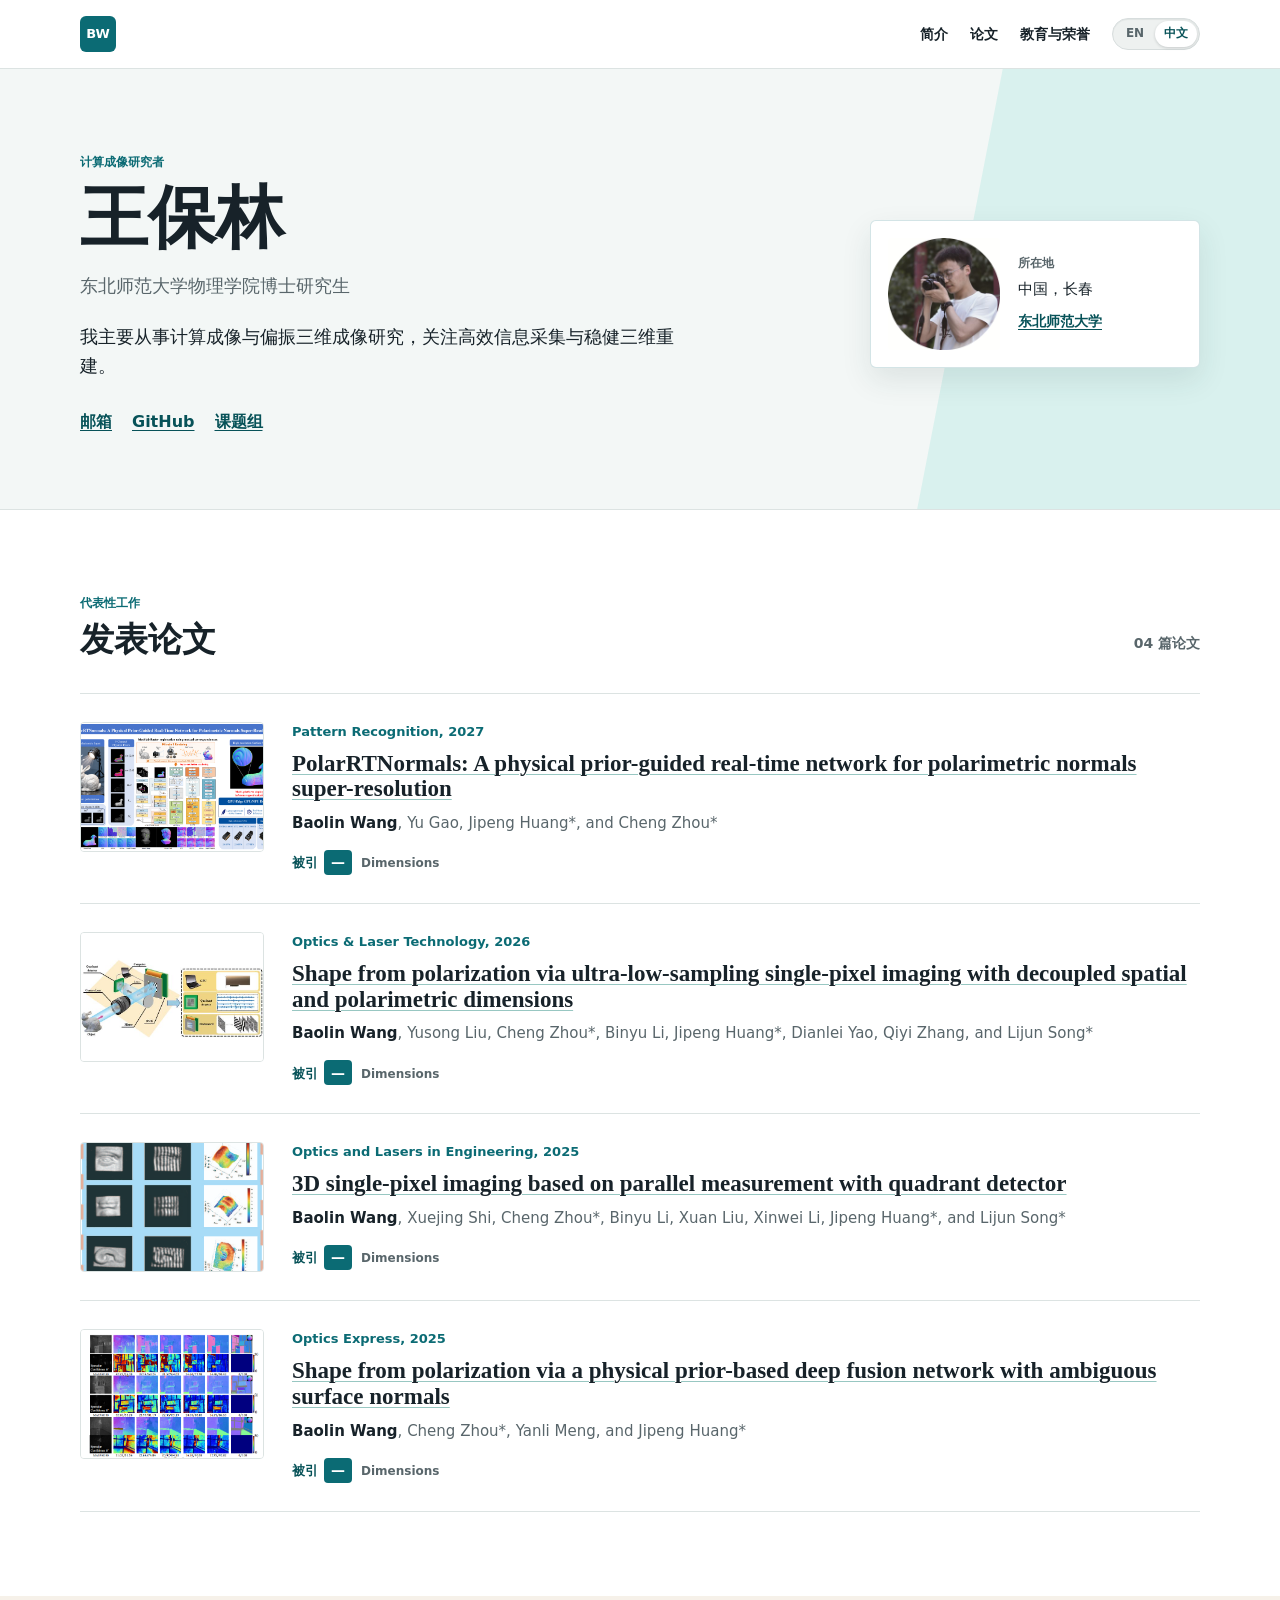
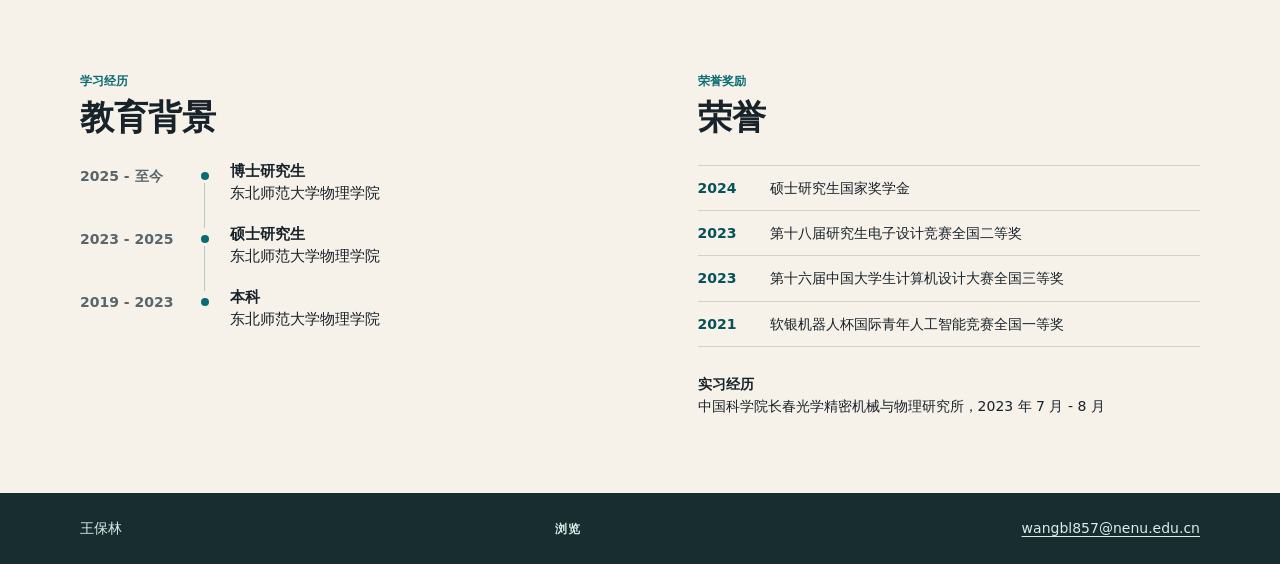
==== commit ce38d99f: "Load live Dimensions citation counts" ====
--- a/index-zh.html
+++ b/index-zh.html
@@ -7,6 +7,7 @@
   <meta name="theme-color" content="#0b6b74">
   <title>王保林 | 计算成像</title>
   <link rel="stylesheet" href="gly.css">
+  <script defer src="citations.js"></script>
 </head>
 <body>
   <header class="site-header">
@@ -67,7 +68,7 @@
             <p class="venue">Pattern Recognition, 2027</p>
             <h3><a href="https://doi.org/10.1016/j.patcog.2026.114993">PolarRTNormals: A physical prior-guided real-time network for polarimetric normals super-resolution</a></h3>
             <p class="authors"><strong>Baolin Wang</strong>, Yu Gao, Jipeng Huang*, and Cheng Zhou*</p>
-            <p class="citation-stat" title="引用次数来源于 Dimensions，查询日期为 2026 年 9 月 7 日。"><span>被引</span> <strong>0</strong><small>Dimensions，2026 年 9 月</small></p>
+            <p class="citation-stat" data-doi="10.1016/j.patcog.2026.114993" title="引用数据来自 Dimensions"><span>被引</span> <strong>—</strong><small>Dimensions</small></p>
           </article>
         </li>
         <li class="publication-item">
@@ -76,7 +77,7 @@
             <p class="venue">Optics &amp; Laser Technology, 2026</p>
             <h3><a href="https://doi.org/10.1016/j.optlastec.2026.116215">Shape from polarization via ultra-low-sampling single-pixel imaging with decoupled spatial and polarimetric dimensions</a></h3>
             <p class="authors"><strong>Baolin Wang</strong>, Yusong Liu, Cheng Zhou*, Binyu Li, Jipeng Huang*, Dianlei Yao, Qiyi Zhang, and Lijun Song*</p>
-            <p class="citation-stat" title="引用次数来源于 Dimensions，查询日期为 2026 年 9 月 7 日。"><span>被引</span> <strong>0</strong><small>Dimensions，2026 年 9 月</small></p>
+            <p class="citation-stat" data-doi="10.1016/j.optlastec.2026.116215" title="引用数据来自 Dimensions"><span>被引</span> <strong>—</strong><small>Dimensions</small></p>
           </article>
         </li>
         <li class="publication-item">
@@ -85,7 +86,7 @@
             <p class="venue">Optics and Lasers in Engineering, 2025</p>
             <h3><a href="https://doi.org/10.1016/j.optlaseng.2024.108671">3D single-pixel imaging based on parallel measurement with quadrant detector</a></h3>
             <p class="authors"><strong>Baolin Wang</strong>, Xuejing Shi, Cheng Zhou*, Binyu Li, Xuan Liu, Xinwei Li, Jipeng Huang*, and Lijun Song*</p>
-            <p class="citation-stat" title="引用次数来源于 Dimensions，查询日期为 2026 年 9 月 7 日。"><span>被引</span> <strong>8</strong><small>Dimensions，2026 年 9 月</small></p>
+            <p class="citation-stat" data-doi="10.1016/j.optlaseng.2024.108671" title="引用数据来自 Dimensions"><span>被引</span> <strong>—</strong><small>Dimensions</small></p>
           </article>
         </li>
         <li class="publication-item">
@@ -94,7 +95,7 @@
             <p class="venue">Optics Express, 2025</p>
             <h3><a href="https://doi.org/10.1364/OE.562136">Shape from polarization via a physical prior-based deep fusion network with ambiguous surface normals</a></h3>
             <p class="authors"><strong>Baolin Wang</strong>, Cheng Zhou*, Yanli Meng, and Jipeng Huang*</p>
-            <p class="citation-stat" title="引用次数来源于 Dimensions，查询日期为 2026 年 9 月 7 日。"><span>被引</span> <strong>7</strong><small>Dimensions，2026 年 9 月</small></p>
+            <p class="citation-stat" data-doi="10.1364/OE.562136" title="引用数据来自 Dimensions"><span>被引</span> <strong>—</strong><small>Dimensions</small></p>
           </article>
         </li>
       </ol>
